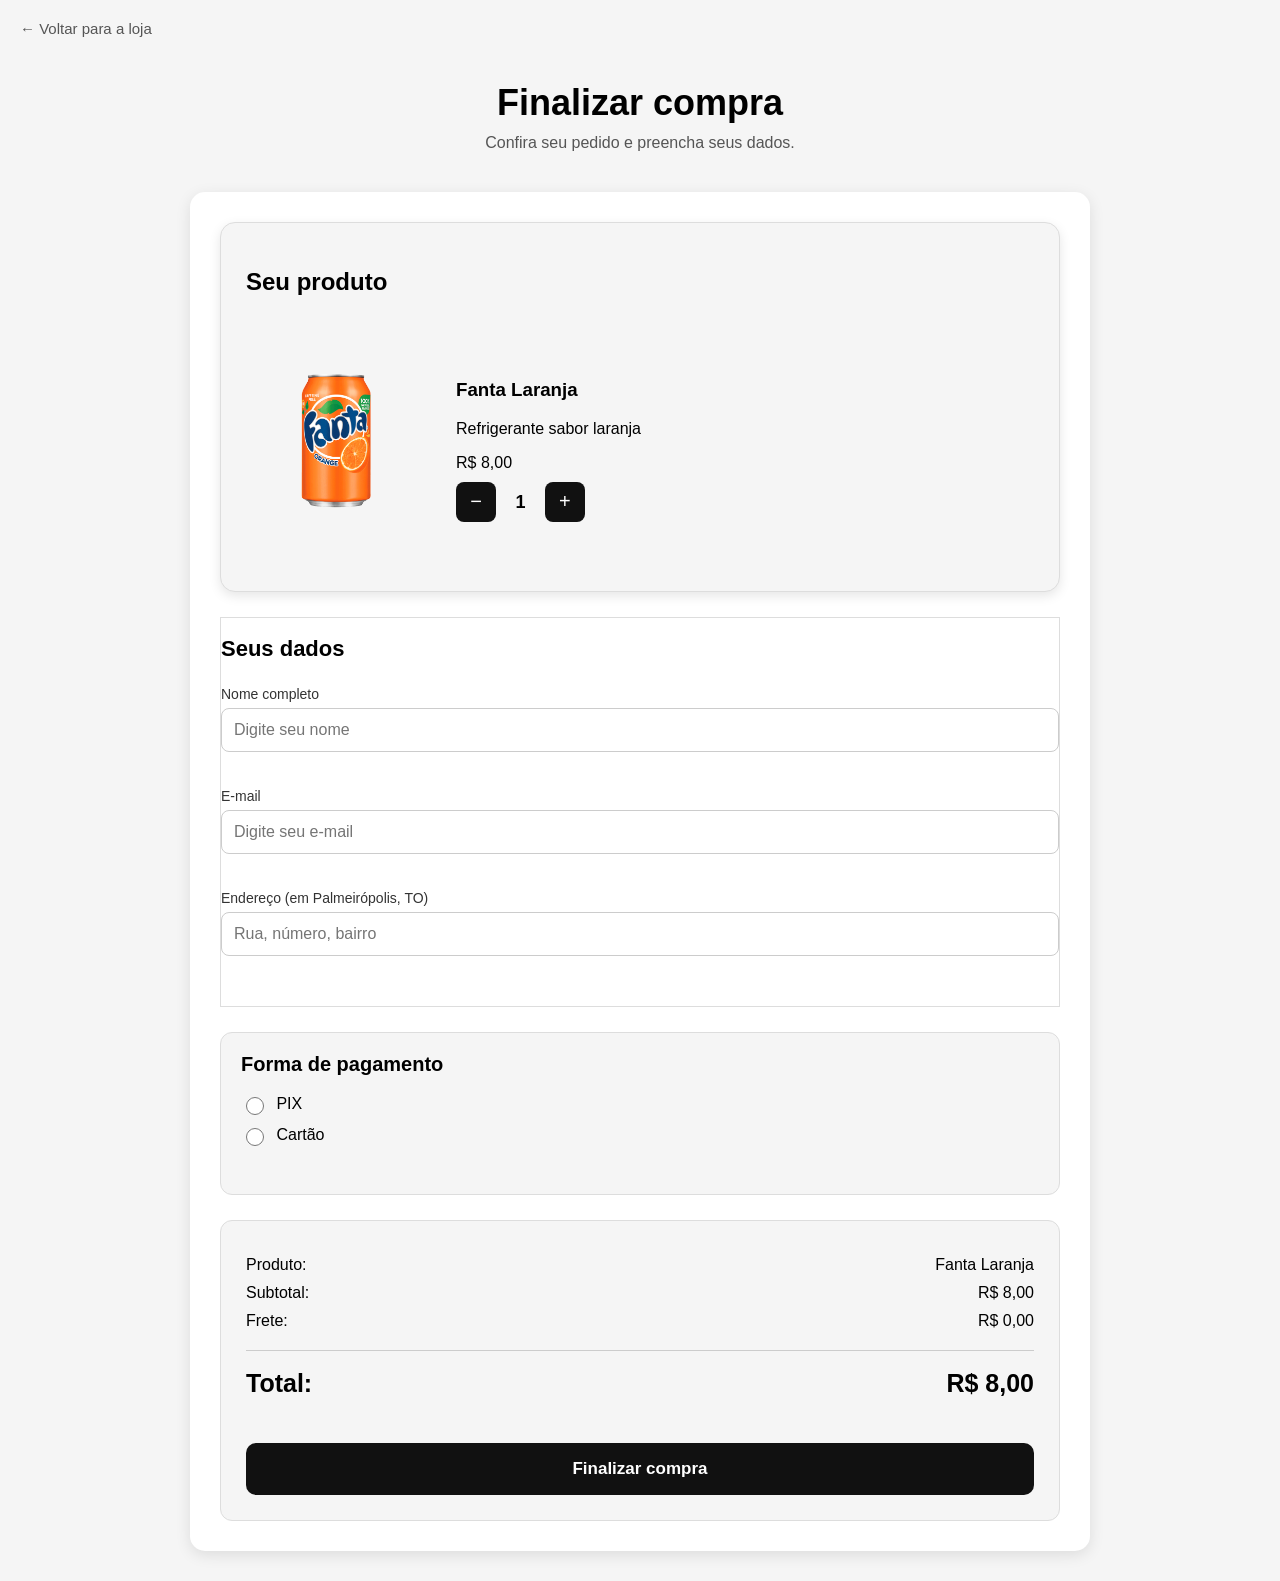
==== checkout.html @ 527c1ec5 "primeiro commit" ====
<!DOCTYPE html>
<html lang="pt-br">
<head>
    <meta charset="UTF-8" />
    <meta name="viewport" content="width=device-width, initial-scale=1.0" />
    <title>Checkout | Drinks</title>
    <meta name="robots" content="noindex" />
    <link rel="icon" href="data:image/svg+xml,<svg xmlns=%22http://www.w3.org/2000/svg%22 viewBox=%220 0 100 100%22><text y=%22.9em%22 font-size=%2290%22>🥤</text></svg>" />
    <link rel="stylesheet" href="./checkout.css" />
</head>
<body>
    <a href="./index.html" class="voltar">← Voltar para a loja</a>

    <header>
        <h1>Finalizar compra</h1>
        <p>Confira seu pedido e preencha seus dados.</p>
    </header>

    <main>
        <form id="form-checkout" novalidate>
            <section class="produto">
                <h2>Seu produto</h2>

                <div class="produto-info">
                    <img id="imagem-produto" src="./assets/fanta.png" alt="" />

                    <div>
                        <h3 id="nome-produto">Fanta Laranja</h3>
                        <p id="descricao">Refrigerante sabor laranja</p>
                        <span id="preco-produto">R$ 8,00</span>
                        <div class="quantidade">
                            <button type="button" id="diminuir" aria-label="Diminuir quantidade">−</button>
                            <span id="quantidade" aria-live="polite">1</span>
                            <button type="button" id="aumentar" aria-label="Aumentar quantidade">+</button>
                        </div>
                    </div>
                </div>
            </section>

            <section class="dados">
                <h2>Seus dados</h2>

                <label for="nome">Nome completo</label>
                <input type="text" id="nome" name="nome" placeholder="Digite seu nome" autocomplete="name" required />
                <span class="erro" id="erro-nome"></span>

                <label for="email">E-mail</label>
                <input type="email" id="email" name="email" placeholder="Digite seu e-mail" autocomplete="email" required />
                <span class="erro" id="erro-email"></span>

                <label for="endereco">Endereço (em Palmeirópolis, TO)</label>
                <input type="text" id="endereco" name="endereco" placeholder="Rua, número, bairro" autocomplete="street-address" required />
                <span class="erro" id="erro-endereco"></span>

                <p id="distancia-entrega" aria-live="polite"></p>
            </section>

            <section class="pagamento">
                <h2>Forma de pagamento</h2>

                <label>
                    <input type="radio" name="pagamento" id="pix" />
                    PIX
                </label>

                <label>
                    <input type="radio" name="pagamento" id="cartao" />
                    Cartão
                </label>
                <span class="erro" id="erro-pagamento"></span>

                <div id="area-pix" hidden>
                    <p>Pagamento via PIX</p>
                    <p>O código PIX será exibido após a confirmação do pedido.</p>
                </div>

                <div id="area-cartao" hidden>
                    <p>Pagamento via cartão</p>

                    <label for="numero-cartao">Número do cartão</label>
                    <input type="text" id="numero-cartao" inputmode="numeric" placeholder="0000 0000 0000 0000" maxlength="19" autocomplete="cc-number" />
                    <span class="erro" id="erro-numero-cartao"></span>

                    <label for="nome-cartao">Nome no cartão</label>
                    <input type="text" id="nome-cartao" placeholder="Como está impresso no cartão" autocomplete="cc-name" />
                    <span class="erro" id="erro-nome-cartao"></span>

                    <label for="validade-cartao">Validade</label>
                    <input type="text" id="validade-cartao" inputmode="numeric" placeholder="MM/AA" maxlength="5" autocomplete="cc-exp" />
                    <span class="erro" id="erro-validade-cartao"></span>

                    <label for="cvv-cartao">CVV</label>
                    <input type="text" id="cvv-cartao" inputmode="numeric" placeholder="CVV" maxlength="3" autocomplete="cc-csc" />
                    <span class="erro" id="erro-cvv-cartao"></span>
                </div>
            </section>

            <section class="resumo">
                <p>Produto: <span id="resumo-produto">Fanta Laranja</span></p>
                <p>Subtotal: <span id="subtotal">R$ 8,00</span></p>
                <p>Frete: <span id="frete">R$ 0,00</span></p>
                <h3>Total: <span id="total">R$ 8,00</span></h3>

                <button type="submit" id="finalizar-compra">Finalizar compra</button>
            </section>
        </form>
    </main>

    <div id="overlay"></div>

    <div id="mensagem-sucesso" role="dialog" aria-modal="true" aria-labelledby="titulo-sucesso">
        <h2 id="titulo-sucesso">🎉 Compra realizada com sucesso!</h2>
        <p>Obrigado pela sua compra!</p>
        <a href="./index.html">Voltar para a loja</a>
    </div>

    <script src="./checkout.js"></script>
</body>
</html>
---- checkout.css ----
* {
    box-sizing: border-box;
}

body {
    background: #f5f5f5;
    margin: 0;
    font-family: "Product Sans", Arial, sans-serif;
}

:focus-visible {
    outline: 3px solid #111;
    outline-offset: 2px;
}

.voltar {
    display: inline-block;
    margin: 20px 0 0 20px;
    color: #555;
    text-decoration: none;
    font-size: 15px;
}

.voltar:hover {
    text-decoration: underline;
}

header {
    text-align: center;
    padding: 20px 20px 10px;
}

header h1 {
    font-size: 36px;
    margin-bottom: 10px;
}

header p {
    margin: 0;
    color: #555;
    font-size: 16px;
}

main {
    background: white;
    max-width: 900px;
    margin: 30px auto;
    padding: 30px;
    border-radius: 15px;
    box-shadow: 0 4px 15px rgba(0, 0, 0, 0.1);
}

main > p {
    text-align: center;
    margin-bottom: 35px;
    color: #555;
}

.produto {
    background: #f5f5f5;
    padding: 25px;
    border-radius: 15px;
    border: 1px solid #ddd;
    box-shadow: 0 4px 12px rgba(0, 0, 0, 0.1);
    margin-bottom: 25px;
}

.produto-info {
    display: flex;
    align-items: center;
    gap: 30px;
}

#imagem-produto {
    width: 180px;
    height: 250px;
    object-fit: contain;
}

.dados {
    display: flex;
    flex-direction: column;
    gap: 6px;
    margin-bottom: 25px;
    border: 1px solid #ddd;
}

.dados h2 {
    font-size: 22px;
    margin-bottom: 12px;
}

.dados label {
    font-size: 14px;
    color: #333;
    margin-top: 6px;
}

.dados input {
    padding: 12px;
    border: 1px solid #ccc;
    border-radius: 8px;
    font-size: 16px;
    width: 100%;
    box-sizing: border-box;
    transition: 0.2s;
}

.dados input:hover {
    border-color: #999;
}

.dados input:focus {
    transform: scale(1.01);
    border-color: #555;
    box-shadow: 0 0 0 2px rgba(0, 0, 0, 0.08);
}

.dados input.invalido,
.pagamento input.invalido {
    border-color: #d92d20;
}

.erro {
    display: block;
    min-height: 18px;
    color: #d92d20;
    font-size: 13px;
}

#distancia-entrega {
    margin-top: 6px;
    color: #555;
    font-size: 14px;
}

.pagamento {
    margin-top: 25px;
    padding: 20px;
    background: #f5f5f5;
    border-radius: 12px;
    border: 1px solid #ddd;
    transition: 0.2s ease;
}

.pagamento:hover {
    transform: translateY(-2px);
    box-shadow: 0 6px 18px rgba(0, 0, 0, 0.08);
}

.pagamento h2 {
    margin-top: 0;
    margin-bottom: 18px;
    font-size: 20px;
}

.pagamento label {
    display: block;
    margin: 10px 0;
    cursor: pointer;
}

.pagamento input[type="radio"] {
    width: 18px;
    height: 18px;
    vertical-align: middle;
    margin-right: 8px;
    cursor: pointer;
}

#area-pix,
#area-cartao {
    margin-top: 18px;
    padding: 15px;
    background: white;
    border-radius: 10px;
    border: 1px solid #ddd;
}

#area-cartao label {
    display: block;
    margin: 0 0 4px;
    font-size: 14px;
}

#area-cartao input {
    display: block;
    width: 100%;
    padding: 12px;
    margin-top: 6px;
    margin-bottom: 4px;
    border: 1px solid #ccc;
    border-radius: 8px;
    box-sizing: border-box;
    font-size: 16px;
}

#area-cartao input:focus {
    outline: none;
    border-color: #555;
    box-shadow: 0 0 0 2px rgba(0, 0, 0, 0.08);
}

.quantidade {
    margin-top: 10px;
}

.quantidade button {
    width: 40px;
    height: 40px;
    border: none;
    border-radius: 8px;
    background: #111;
    color: white;
    font-size: 20px;
    cursor: pointer;
    transition: 0.2s;
}

.quantidade button:hover {
    transform: scale(1.08);
    background: #333;
}

.quantidade span {
    margin: 0 15px;
    font-size: 18px;
    font-weight: bold;
}

.resumo {
    margin-top: 25px;
    padding: 25px;
    background: #f5f5f5;
    border-radius: 12px;
    border: 1px solid #ddd;
    transition: 0.2s ease;
}

.resumo:hover {
    transform: translateY(-2px);
    box-shadow: 0 6px 18px rgba(0, 0, 0, 0.08);
}

.resumo p {
    display: flex;
    justify-content: space-between;
    align-items: center;
    margin: 10px 0;
    font-size: 16px;
}

.resumo h3 {
    display: flex;
    justify-content: space-between;
    align-items: center;
    margin-top: 20px;
    padding-top: 18px;
    border-top: 1px solid #ccc;
    font-size: 25px;
}

#finalizar-compra {
    width: 100%;
    padding: 16px;
    margin-top: 20px;
    border: none;
    border-radius: 10px;
    background: #111;
    color: white;
    font-size: 17px;
    font-weight: bold;
    cursor: pointer;
    transition: transform 0.2s ease, box-shadow 0.2s ease, opacity 0.2s ease;
}

#finalizar-compra:hover {
    transform: translateY(-2px);
    opacity: 0.95;
    box-shadow: 0 6px 15px rgba(0, 0, 0, 0.15);
}

#finalizar-compra:active {
    transform: translateY(0);
}

#finalizar-compra:disabled {
    opacity: 0.6;
    cursor: not-allowed;
    transform: none;
}

#mensagem-sucesso {
    display: none;
    animation: aparecer 0.4s ease;
    position: fixed;
    top: 50%;
    left: 50%;
    transform: translate(-50%, -50%);
    z-index: 2;
    background: white;
    padding: 40px;
    border-radius: 15px;
    max-width: 90vw;
    text-align: center;
    box-shadow: 0 10px 30px rgba(0, 0, 0, 0.2);
}

#overlay {
    display: none;
    position: fixed;
    inset: 0;
    background: rgba(0, 0, 0, 0.7);
    z-index: 1;
    animation: escurecer 0.4s ease;
}

#mensagem-sucesso a {
    display: inline-block;
    margin-top: 20px;
    padding: 12px 20px;
    background: #000;
    color: white;
    text-decoration: none;
    border-radius: 8px;
    transition: transform 0.2s ease;
}

#mensagem-sucesso a:hover {
    transform: scale(1.05);
}

@keyframes aparecer {
    from {
        opacity: 0;
        transform: translate(-50%, -40%);
    }
    to {
        opacity: 1;
        transform: translate(-50%, -50%);
    }
}

@keyframes escurecer {
    from { opacity: 0; }
    to { opacity: 1; }
}

@media (prefers-reduced-motion: reduce) {
    #mensagem-sucesso,
    #overlay {
        animation: none;
    }
}

@media (max-width: 600px) {
    .produto-info {
        flex-direction: column;
        text-align: center;
        gap: 15px;
    }

    .produto {
        padding: 20px 15px;
    }

    #imagem-produto {
        width: 140px;
        height: 200px;
    }

    main {
        width: calc(100% - 30px);
        padding: 20px 15px;
        margin: 15px auto;
        box-sizing: border-box;
        border-radius: 12px;
    }

    .dados input,
    .pagamento input,
    #area-cartao input {
        font-size: 16px;
        padding: 14px;
        min-height: 48px;
        box-sizing: border-box;
    }

    header h1 {
        font-size: 28px;
    }

    .resumo h3 {
        font-size: 22px;
    }

    .quantidade button {
        width: 44px;
        height: 44px;
        font-size: 22px;
    }
}
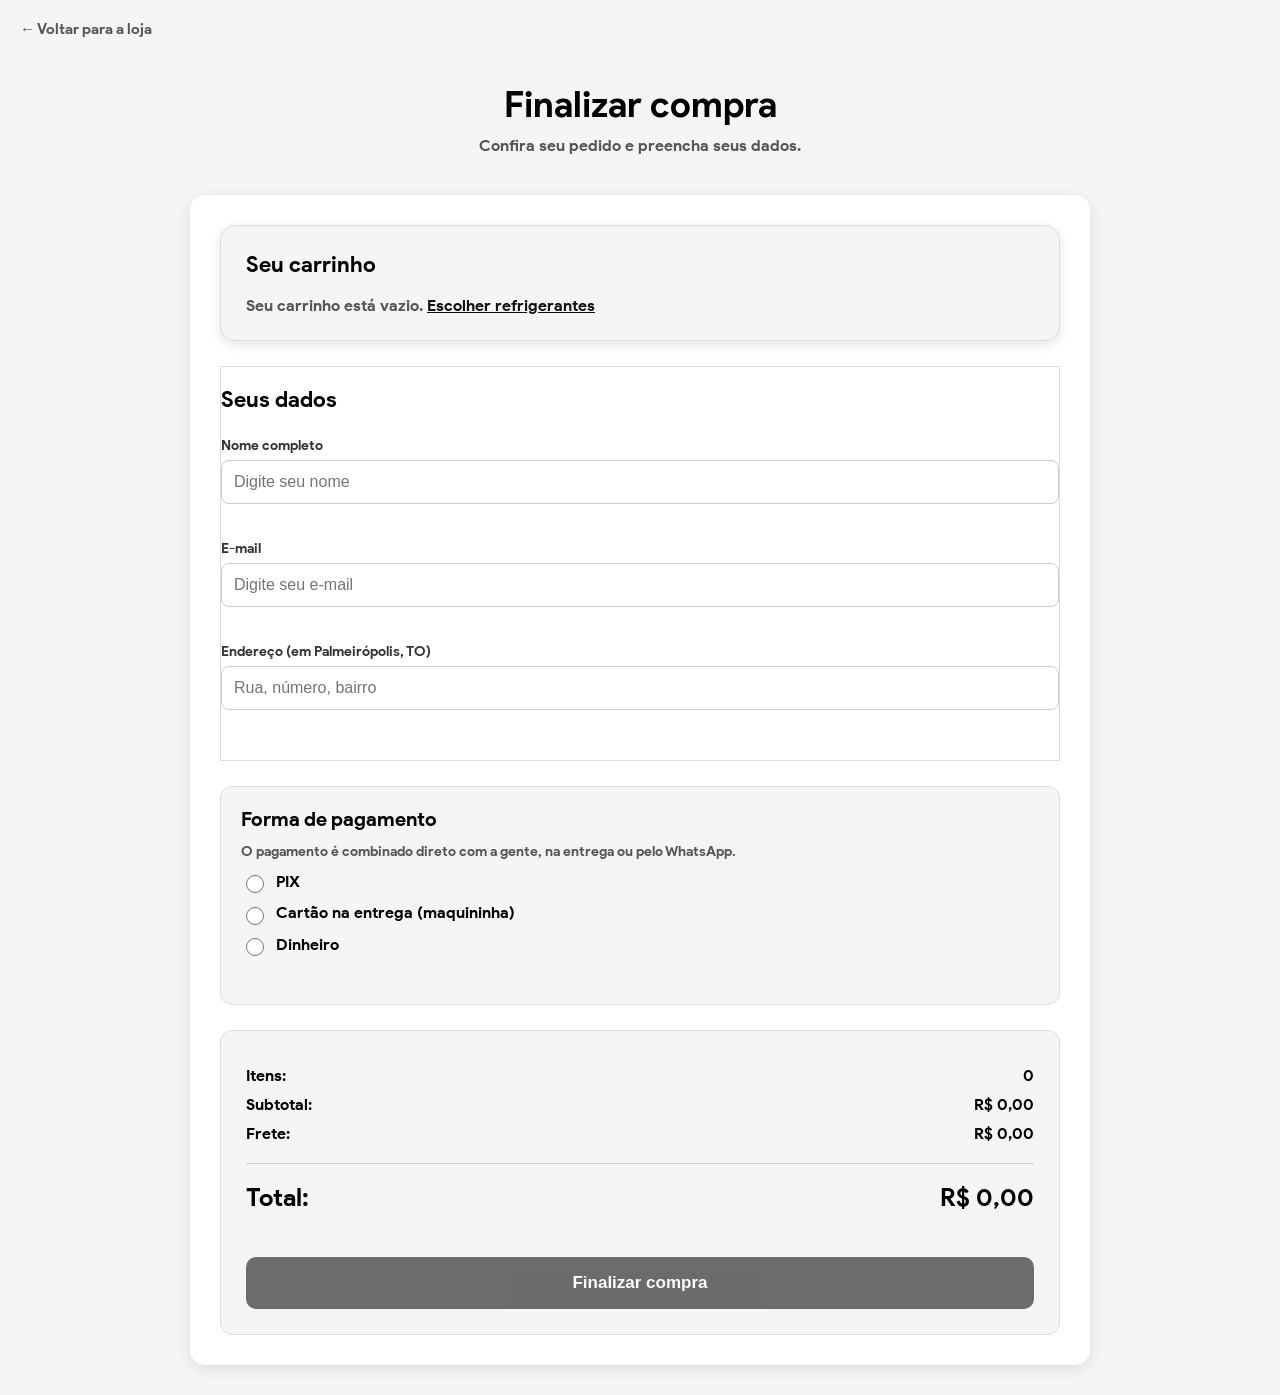
==== commit 8608b47c: "Carrinho, pedido por WhatsApp e ajustes de celular" ====
--- a/checkout.html
+++ b/checkout.html
@@ -19,22 +19,19 @@
     <main>
         <form id="form-checkout" novalidate>
             <section class="produto">
-                <h2>Seu produto</h2>
+                <h2 id="titulo-itens">Seu carrinho</h2>
 
-                <div class="produto-info">
-                    <img id="imagem-produto" src="./assets/fanta.png" alt="" />
+                <p id="aviso-compra-direta" class="aviso-direta" hidden>
+                    Compra direta: só este item entra no pedido. Seu carrinho continua guardado.
+                    <a href="./checkout.html">Ver carrinho completo</a>
+                </p>
 
-                    <div>
-                        <h3 id="nome-produto">Fanta Laranja</h3>
-                        <p id="descricao">Refrigerante sabor laranja</p>
-                        <span id="preco-produto">R$ 8,00</span>
-                        <div class="quantidade">
-                            <button type="button" id="diminuir" aria-label="Diminuir quantidade">−</button>
-                            <span id="quantidade" aria-live="polite">1</span>
-                            <button type="button" id="aumentar" aria-label="Aumentar quantidade">+</button>
-                        </div>
-                    </div>
-                </div>
+                <div id="itens-carrinho"></div>
+
+                <p id="carrinho-vazio" hidden>
+                    Seu carrinho está vazio.
+                    <a href="./index.html#produtos">Escolher refrigerantes</a>
+                </p>
             </section>
 
             <section class="dados">
@@ -57,46 +54,41 @@
 
             <section class="pagamento">
                 <h2>Forma de pagamento</h2>
+                <p class="pagamento-nota">O pagamento é combinado direto com a gente, na entrega ou pelo WhatsApp.</p>
 
                 <label>
-                    <input type="radio" name="pagamento" id="pix" />
+                    <input type="radio" name="pagamento" id="pix" value="pix" />
                     PIX
                 </label>
 
                 <label>
-                    <input type="radio" name="pagamento" id="cartao" />
-                    Cartão
+                    <input type="radio" name="pagamento" id="cartao-entrega" value="cartao" />
+                    Cartão na entrega (maquininha)
+                </label>
+
+                <label>
+                    <input type="radio" name="pagamento" id="dinheiro" value="dinheiro" />
+                    Dinheiro
                 </label>
                 <span class="erro" id="erro-pagamento"></span>
 
                 <div id="area-pix" hidden>
-                    <p>Pagamento via PIX</p>
-                    <p>O código PIX será exibido após a confirmação do pedido.</p>
+                    <p>Vamos te enviar a chave PIX pelo WhatsApp assim que o pedido chegar.</p>
                 </div>
 
-                <div id="area-cartao" hidden>
-                    <p>Pagamento via cartão</p>
+                <div id="area-cartao-entrega" hidden>
+                    <p>Levamos a maquininha: débito ou crédito.</p>
+                </div>
 
-                    <label for="numero-cartao">Número do cartão</label>
-                    <input type="text" id="numero-cartao" inputmode="numeric" placeholder="0000 0000 0000 0000" maxlength="19" autocomplete="cc-number" />
-                    <span class="erro" id="erro-numero-cartao"></span>
-
-                    <label for="nome-cartao">Nome no cartão</label>
-                    <input type="text" id="nome-cartao" placeholder="Como está impresso no cartão" autocomplete="cc-name" />
-                    <span class="erro" id="erro-nome-cartao"></span>
-
-                    <label for="validade-cartao">Validade</label>
-                    <input type="text" id="validade-cartao" inputmode="numeric" placeholder="MM/AA" maxlength="5" autocomplete="cc-exp" />
-                    <span class="erro" id="erro-validade-cartao"></span>
-
-                    <label for="cvv-cartao">CVV</label>
-                    <input type="text" id="cvv-cartao" inputmode="numeric" placeholder="CVV" maxlength="3" autocomplete="cc-csc" />
-                    <span class="erro" id="erro-cvv-cartao"></span>
+                <div id="area-dinheiro" hidden>
+                    <label for="troco">Precisa de troco? Para quanto? (opcional)</label>
+                    <input type="text" id="troco" inputmode="decimal" placeholder="Ex.: 50,00" maxlength="12" />
+                    <span class="erro" id="erro-troco"></span>
                 </div>
             </section>
 
             <section class="resumo">
-                <p>Produto: <span id="resumo-produto">Fanta Laranja</span></p>
+                <p>Itens: <span id="resumo-itens">0</span></p>
                 <p>Subtotal: <span id="subtotal">R$ 8,00</span></p>
                 <p>Frete: <span id="frete">R$ 0,00</span></p>
                 <h3>Total: <span id="total">R$ 8,00</span></h3>
@@ -109,11 +101,23 @@
     <div id="overlay"></div>
 
     <div id="mensagem-sucesso" role="dialog" aria-modal="true" aria-labelledby="titulo-sucesso">
-        <h2 id="titulo-sucesso">🎉 Compra realizada com sucesso!</h2>
-        <p>Obrigado pela sua compra!</p>
-        <a href="./index.html">Voltar para a loja</a>
+        <h2 id="titulo-sucesso">🥤 Seu pedido está pronto!</h2>
+        <p class="modal-codigo">Pedido <strong id="codigo-pedido"></strong></p>
+        <p>Falta só um passo: envie o pedido para a gente pelo WhatsApp. Ele só é confirmado depois que a mensagem for enviada.</p>
+
+        <a id="botao-whatsapp" class="btn-whatsapp" href="#" target="_blank" rel="noopener">Enviar pedido pelo WhatsApp</a>
+        <button type="button" id="copiar-pedido" class="btn-secundario">Copiar texto do pedido</button>
+        <p id="aviso-whatsapp" class="aviso-whatsapp" hidden>
+            ⚠️ O número de WhatsApp da loja ainda não foi configurado (arquivo carrinho.js).
+        </p>
+
+        <div class="modal-links">
+            <button type="button" id="fechar-modal" class="link-simples">Voltar e revisar o pedido</button>
+            <a href="./index.html" class="link-simples">Voltar para a loja</a>
+        </div>
     </div>
 
+    <script src="./carrinho.js"></script>
     <script src="./checkout.js"></script>
 </body>
 </html>
--- a/checkout.css
+++ b/checkout.css
@@ -1,3 +1,25 @@
+@font-face {
+    font-family: "Product Sans";
+    src: url("fonts/Product Sans Bold.ttf");
+    font-weight: 700;
+    font-style: normal;
+    font-display: swap;
+}
+@font-face {
+    font-family: "Product Sans";
+    src: url("fonts/Product Sans Bold Italic.ttf");
+    font-weight: 700;
+    font-style: italic;
+    font-display: swap;
+}
+@font-face {
+    font-family: "Product Sans";
+    src: url("fonts/Product Sans Italic.ttf");
+    font-weight: 400;
+    font-style: italic;
+    font-display: swap;
+}
+
 * {
     box-sizing: border-box;
 }
@@ -169,7 +191,8 @@
 }
 
 #area-pix,
-#area-cartao {
+#area-cartao-entrega,
+#area-dinheiro {
     margin-top: 18px;
     padding: 15px;
     background: white;
@@ -177,13 +200,13 @@
     border: 1px solid #ddd;
 }
 
-#area-cartao label {
+#area-dinheiro label {
     display: block;
     margin: 0 0 4px;
     font-size: 14px;
 }
 
-#area-cartao input {
+#area-dinheiro input {
     display: block;
     width: 100%;
     padding: 12px;
@@ -195,7 +218,7 @@
     font-size: 16px;
 }
 
-#area-cartao input:focus {
+#area-dinheiro input:focus {
     outline: none;
     border-color: #555;
     box-shadow: 0 0 0 2px rgba(0, 0, 0, 0.08);
@@ -299,9 +322,11 @@
     transform: translate(-50%, -50%);
     z-index: 2;
     background: white;
-    padding: 40px;
+    padding: 32px 28px;
     border-radius: 15px;
-    max-width: 90vw;
+    width: min(460px, 92vw);
+    max-height: 92vh;
+    overflow-y: auto;
     text-align: center;
     box-shadow: 0 10px 30px rgba(0, 0, 0, 0.2);
 }
@@ -379,7 +404,7 @@
 
     .dados input,
     .pagamento input,
-    #area-cartao input {
+    #area-dinheiro input {
         font-size: 16px;
         padding: 14px;
         min-height: 48px;
@@ -400,3 +425,203 @@
         font-size: 22px;
     }
 }
+
+/* Carrinho */
+.produto h2 {
+    margin-top: 0;
+    font-size: 22px;
+}
+
+.item-carrinho {
+    display: flex;
+    align-items: center;
+    gap: 20px;
+    padding: 16px 0;
+    border-bottom: 1px solid #ddd;
+}
+
+.item-carrinho:last-child {
+    border-bottom: none;
+}
+
+.item-img {
+    width: 90px;
+    height: 120px;
+    object-fit: contain;
+    flex-shrink: 0;
+}
+
+.item-meio {
+    flex: 1;
+    min-width: 0;
+}
+
+.item-info h3 {
+    margin: 0 0 4px;
+    font-size: 18px;
+}
+
+.item-desc {
+    margin: 0 0 4px;
+    color: #666;
+    font-size: 14px;
+}
+
+.item-preco {
+    color: #555;
+    font-size: 14px;
+}
+
+.item-lado {
+    display: flex;
+    flex-direction: column;
+    align-items: flex-end;
+    gap: 10px;
+}
+
+.item-subtotal {
+    font-size: 18px;
+}
+
+.item-remover {
+    background: none;
+    border: none;
+    color: #d92d20;
+    font-size: 14px;
+    cursor: pointer;
+    text-decoration: underline;
+    padding: 4px;
+}
+
+#carrinho-vazio {
+    margin: 10px 0 0;
+    color: #555;
+}
+
+#carrinho-vazio a {
+    color: #111;
+    font-weight: bold;
+}
+
+@media (max-width: 600px) {
+    .item-carrinho {
+        flex-wrap: wrap;
+        gap: 12px;
+    }
+
+    .item-meio {
+        flex-basis: calc(100% - 110px);
+    }
+
+    .item-lado {
+        flex-direction: row;
+        align-items: center;
+        justify-content: space-between;
+        width: 100%;
+    }
+}
+
+.aviso-direta {
+    margin: 0 0 12px;
+    padding: 10px 14px;
+    border-radius: 8px;
+    background: #fff4e0;
+    border: 1px solid #f0c987;
+    color: #6b4200;
+    font-size: 14px;
+}
+
+.aviso-direta a {
+    color: #111;
+    font-weight: bold;
+}
+
+.pagamento-nota {
+    margin: -6px 0 12px;
+    color: #555;
+    font-size: 14px;
+}
+
+#mensagem-sucesso h2 {
+    margin-top: 0;
+}
+
+.modal-codigo {
+    display: inline-block;
+    margin: 0 0 12px;
+    padding: 4px 14px;
+    border-radius: 50px;
+    background: #f0f0f0;
+    font-size: 14px;
+}
+
+#mensagem-sucesso .btn-whatsapp {
+    display: block;
+    margin: 18px 0 10px;
+    padding: 15px 20px;
+    border-radius: 10px;
+    background: #128c4a;
+    color: white;
+    font-weight: bold;
+    font-size: 17px;
+    text-decoration: none;
+    transition: transform 0.2s ease, background-color 0.2s ease;
+}
+
+#mensagem-sucesso .btn-whatsapp:hover {
+    background: #0e7a40;
+    transform: translateY(-2px);
+}
+
+.btn-secundario {
+    width: 100%;
+    padding: 12px 20px;
+    border-radius: 10px;
+    border: 2px solid #ccc;
+    background: white;
+    color: #222;
+    font-family: inherit;
+    font-size: 15px;
+    cursor: pointer;
+    transition: border-color 0.2s ease;
+}
+
+.btn-secundario:hover {
+    border-color: #888;
+}
+
+.aviso-whatsapp {
+    margin: 12px 0 0;
+    padding: 10px 12px;
+    border-radius: 8px;
+    background: #fff4e0;
+    border: 1px solid #f0c987;
+    color: #6b4200;
+    font-size: 13px;
+}
+
+.modal-links {
+    display: flex;
+    justify-content: space-between;
+    gap: 10px;
+    flex-wrap: wrap;
+    margin-top: 18px;
+}
+
+.link-simples,
+#mensagem-sucesso .modal-links a.link-simples {
+    background: none;
+    border: none;
+    color: #555;
+    font-family: inherit;
+    font-size: 14px;
+    text-decoration: underline;
+    cursor: pointer;
+    padding: 4px;
+    margin: 0;
+    display: inline;
+}
+
+.link-simples:hover {
+    color: #111;
+}
